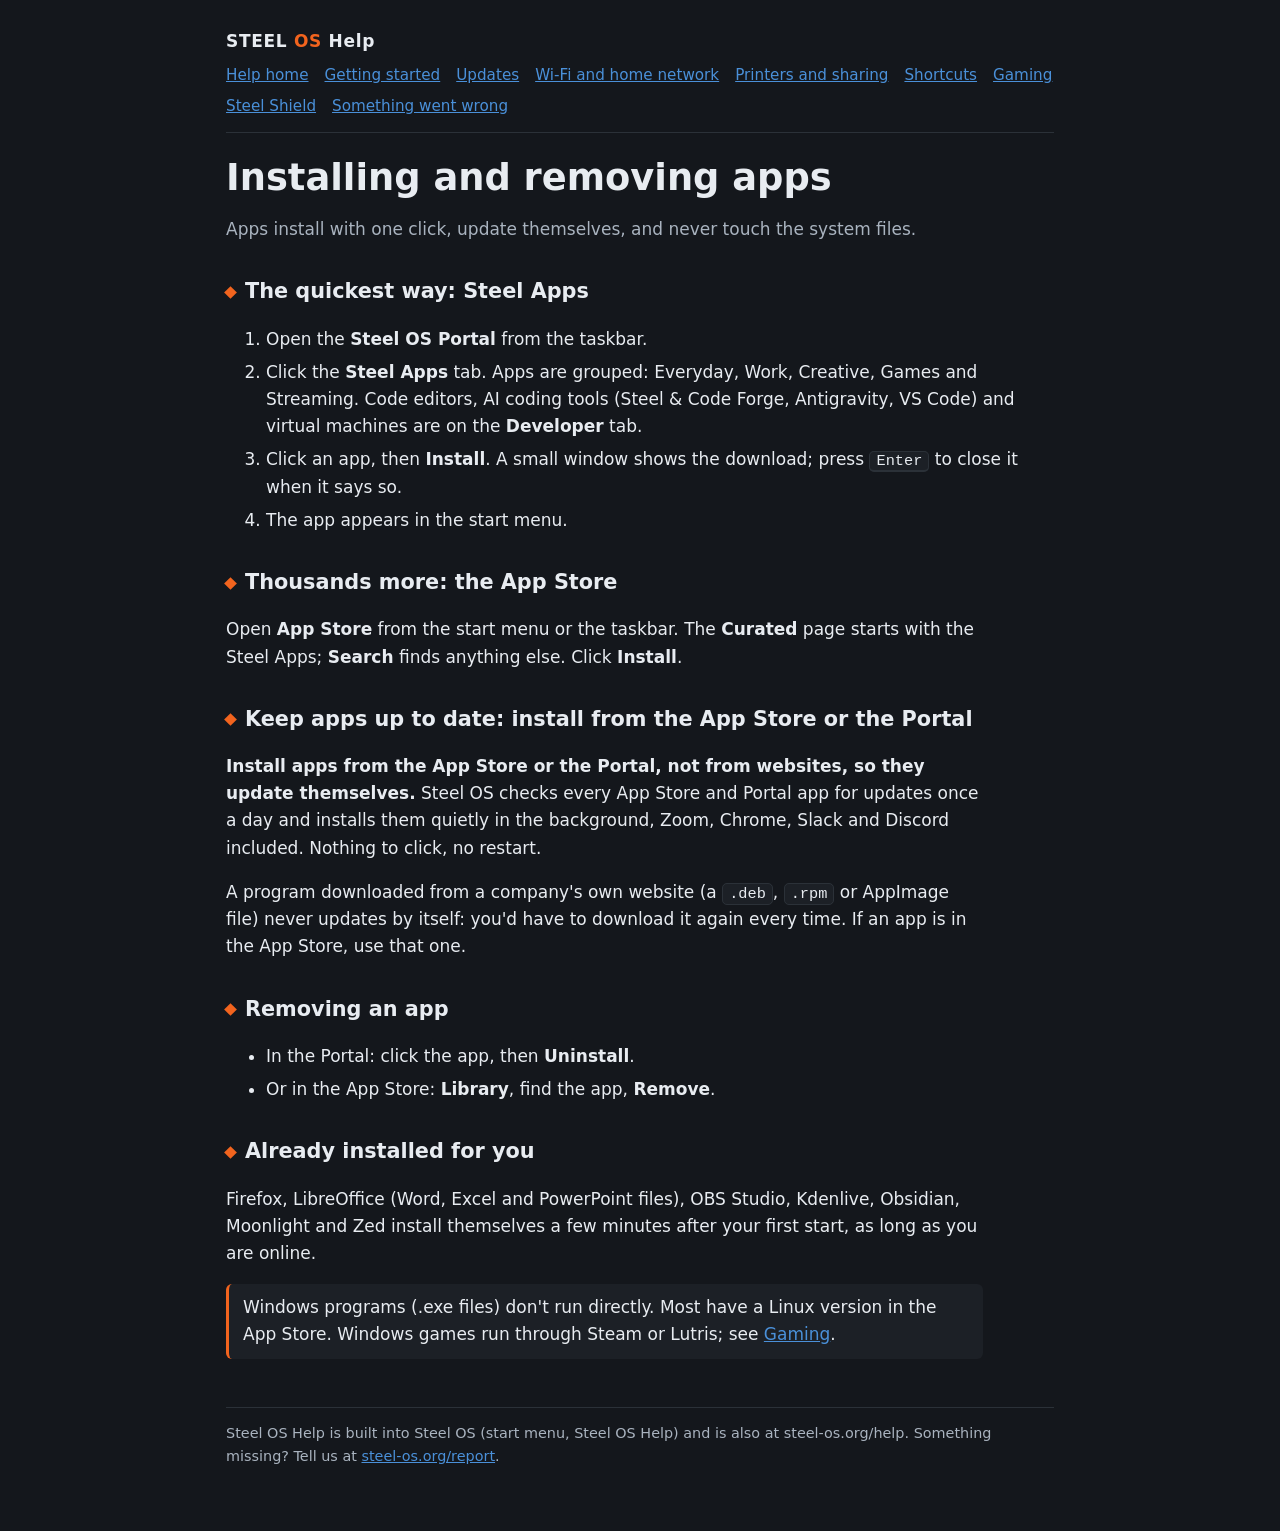
==== system_files/usr/share/steel-os/help/apps.html @ c336ad02 "Portal Developer tab; Steam no longer starts by itself at login - Steel OS Portal: a Developer tab w" ====
<!doctype html>
<html lang="en">
<head>
<meta charset="utf-8">
<meta name="viewport" content="width=device-width, initial-scale=1">
<title>Installing and removing apps · Steel OS Help</title>
<meta name="description" content="Apps install with one click, update themselves, and never touch the system files.">
<link rel="canonical" href="https://steel-os.org/help/apps">
<link rel="icon" type="image/png" sizes="32x32" href="favicon-32.png">
<link rel="stylesheet" href="help.css">
</head>
<body>
<div class="wrap">
<header class="top">
  <a class="brand" href="index.html">STEEL <span class="os">OS</span> Help</a>
  <nav><a href="index.html">Help home</a><a href="getting-started.html">Getting started</a><a href="updates.html">Updates</a><a href="network.html">Wi-Fi and home network</a><a href="printers.html">Printers and sharing</a><a href="shortcuts.html">Shortcuts</a><a href="gaming.html">Gaming</a><a href="steel-shield.html">Steel Shield</a><a href="troubleshooting.html">Something went wrong</a></nav>
</header>
<h1>Installing and removing apps</h1>
<p class="lede">Apps install with one click, update themselves, and never touch the system files.</p>
<h2>The quickest way: Steel Apps</h2>
<ol>
  <li>Open the <b>Steel OS Portal</b> from the taskbar.</li>
  <li>Click the <b>Steel Apps</b> tab. Apps are grouped: Everyday, Work, Creative, Games and Streaming. Code editors, AI coding tools (Steel &amp; Code Forge, Antigravity, VS Code) and virtual machines are on the <b>Developer</b> tab.</li>
  <li>Click an app, then <b>Install</b>. A small window shows the download; press <kbd>Enter</kbd> to close it when it says so.</li>
  <li>The app appears in the start menu.</li>
</ol>
<h2>Thousands more: the App Store</h2>
<p>Open <b>App Store</b> from the start menu or the taskbar. The <b>Curated</b> page starts with the Steel Apps; <b>Search</b> finds anything else. Click <b>Install</b>.</p>
<h2>Keep apps up to date: install from the App Store or the Portal</h2>
<p><b>Install apps from the App Store or the Portal, not from websites, so they update themselves.</b> Steel OS checks every App Store and Portal app for updates once a day and installs them quietly in the background, Zoom, Chrome, Slack and Discord included. Nothing to click, no restart.</p>
<p>A program downloaded from a company's own website (a <code>.deb</code>, <code>.rpm</code> or AppImage file) never updates by itself: you'd have to download it again every time. If an app is in the App Store, use that one.</p>
<h2>Removing an app</h2>
<ul>
  <li>In the Portal: click the app, then <b>Uninstall</b>.</li>
  <li>Or in the App Store: <b>Library</b>, find the app, <b>Remove</b>.</li>
</ul>
<h2>Already installed for you</h2>
<p>Firefox, LibreOffice (Word, Excel and PowerPoint files), OBS Studio, Kdenlive, Obsidian, Moonlight and Zed install themselves a few minutes after your first start, as long as you are online.</p>
<p class="note">Windows programs (.exe files) don't run directly. Most have a Linux version in the App Store. Windows games run through Steam or Lutris; see <a href="gaming.html">Gaming</a>.</p>
<footer>Steel OS Help is built into Steel OS (start menu, Steel OS Help) and is also at steel-os.org/help. Something missing? Tell us at <a href="https://steel-os.org/report">steel-os.org/report</a>.</footer>
</div>
</body>
</html>
---- system_files/usr/share/steel-os/help/help.css ----
/* Steel OS Help: shared style, matching steel-os.org. Works offline. */
:root { --bg:#14171C; --raised:#1C2026; --line:#2B3138; --fg:#E8ECF1; --muted:#A9B3BF; --blue:#4A90D9; --orange:#F2641E; color-scheme: dark; }
* { box-sizing: border-box; }
body { margin: 0; background: var(--bg); color: var(--fg); font: 17px/1.6 "Saira", "Noto Sans", system-ui, sans-serif; }
.wrap { max-width: 860px; margin: 0 auto; padding: 28px max(16px, env(safe-area-inset-left, 0px)) 64px; }
a { color: var(--blue); }
.top { display: flex; flex-wrap: wrap; gap: 8px 18px; align-items: center; border-bottom: 1px solid var(--line); padding-bottom: 14px; margin-bottom: 8px; }
.brand { font-weight: 700; letter-spacing: .04em; color: var(--fg); text-decoration: none; }
.brand .os { color: var(--orange); }
.top nav { display: flex; flex-wrap: wrap; gap: 6px 16px; font-size: .95rem; }
h1 { font-size: clamp(1.7rem, 4.5vw, 2.3rem); line-height: 1.15; margin: 24px 0 6px; }
h2 { font-size: 1.3rem; margin: 32px 0 6px; }
h2::before { content: ""; display: inline-block; width: 9px; height: 9px; background: var(--orange); margin-right: 10px; transform: rotate(45deg); vertical-align: middle; }
p, li { max-width: 70ch; }
li { margin: 6px 0; }
.lede { color: var(--muted); }
kbd { background: var(--raised); border: 1px solid var(--line); border-bottom-width: 2px; border-radius: 5px; padding: 0 6px; font-size: .9em; white-space: nowrap; }
code { background: var(--raised); border: 1px solid var(--line); border-radius: 5px; padding: 1px 6px; font-size: .9em; }
pre { background: var(--raised); border: 1px solid var(--line); border-radius: 8px; padding: 10px 14px; overflow-x: auto; }
.cards { display: grid; grid-template-columns: repeat(auto-fit, minmax(230px, 1fr)); gap: 12px; margin-top: 16px; }
.card { display: block; background: var(--raised); border: 1px solid var(--line); border-radius: 12px; padding: 16px 18px; color: var(--fg); text-decoration: none; }
.card:hover { border-color: var(--blue); }
.card b { display: block; color: var(--fg); margin-bottom: 4px; }
.card span { color: var(--muted); font-size: .95rem; }
.note { background: var(--raised); border-left: 3px solid var(--orange); border-radius: 6px; padding: 10px 14px; }
.tbl { overflow-x: auto; }
table { border-collapse: collapse; width: 100%; }
th, td { text-align: left; padding: 8px 10px; border-top: 1px solid var(--line); vertical-align: top; }
th { color: var(--muted); font-size: .85rem; text-transform: uppercase; letter-spacing: .05em; border-top: 0; }
footer { margin-top: 48px; border-top: 1px solid var(--line); padding-top: 14px; color: var(--muted); font-size: .9rem; }
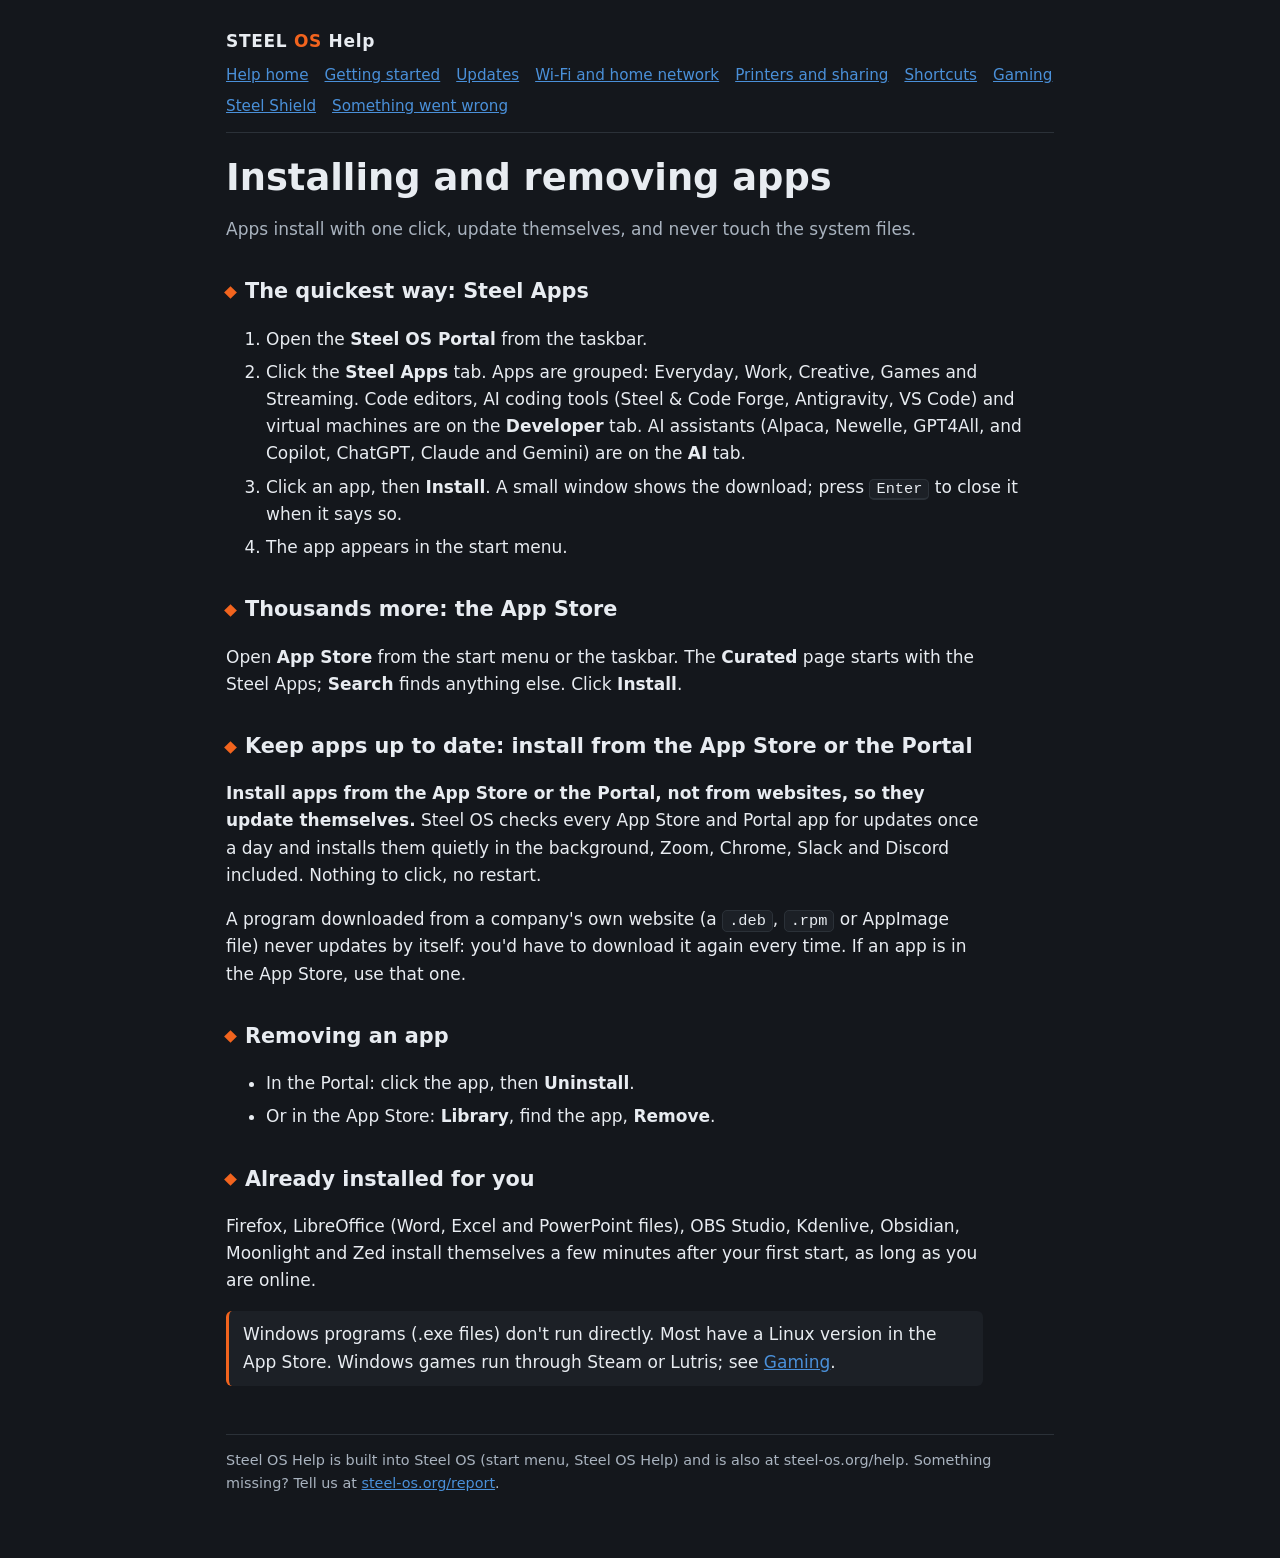
==== commit 41e23148: "Portal AI tab: Alpaca, Newelle, GPT4All, and Copilot, ChatGPT, Claude and Gemini - packages/steel-ap" ====
--- a/system_files/usr/share/steel-os/help/apps.html
+++ b/system_files/usr/share/steel-os/help/apps.html
@@ -20,7 +20,7 @@
 <h2>The quickest way: Steel Apps</h2>
 <ol>
   <li>Open the <b>Steel OS Portal</b> from the taskbar.</li>
-  <li>Click the <b>Steel Apps</b> tab. Apps are grouped: Everyday, Work, Creative, Games and Streaming. Code editors, AI coding tools (Steel &amp; Code Forge, Antigravity, VS Code) and virtual machines are on the <b>Developer</b> tab.</li>
+  <li>Click the <b>Steel Apps</b> tab. Apps are grouped: Everyday, Work, Creative, Games and Streaming. Code editors, AI coding tools (Steel &amp; Code Forge, Antigravity, VS Code) and virtual machines are on the <b>Developer</b> tab. AI assistants (Alpaca, Newelle, GPT4All, and Copilot, ChatGPT, Claude and Gemini) are on the <b>AI</b> tab.</li>
   <li>Click an app, then <b>Install</b>. A small window shows the download; press <kbd>Enter</kbd> to close it when it says so.</li>
   <li>The app appears in the start menu.</li>
 </ol>
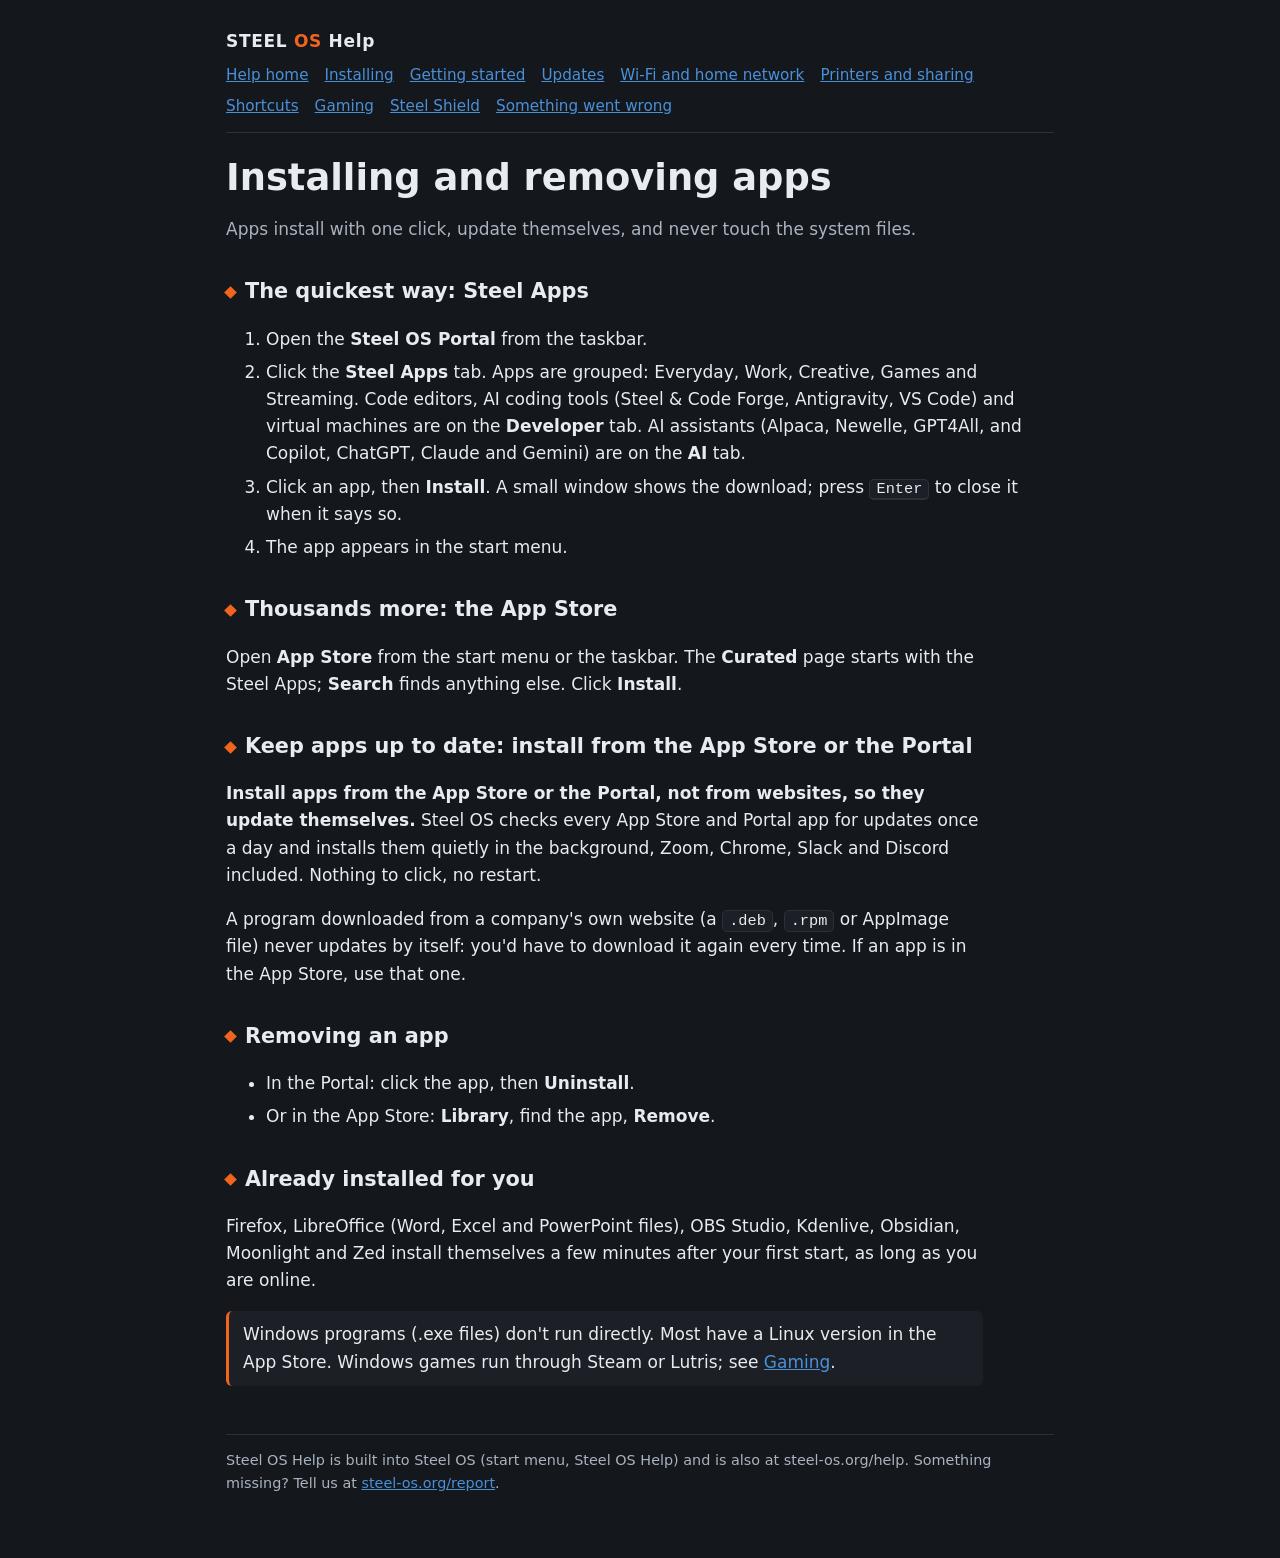
==== commit dbf06522: "Help: Installing Steel OS page, with Rufus step by step Co-Authored-By: Claude Opus 5.5 <noreply@ant" ====
--- a/system_files/usr/share/steel-os/help/apps.html
+++ b/system_files/usr/share/steel-os/help/apps.html
@@ -13,7 +13,7 @@
 <div class="wrap">
 <header class="top">
   <a class="brand" href="index.html">STEEL <span class="os">OS</span> Help</a>
-  <nav><a href="index.html">Help home</a><a href="getting-started.html">Getting started</a><a href="updates.html">Updates</a><a href="network.html">Wi-Fi and home network</a><a href="printers.html">Printers and sharing</a><a href="shortcuts.html">Shortcuts</a><a href="gaming.html">Gaming</a><a href="steel-shield.html">Steel Shield</a><a href="troubleshooting.html">Something went wrong</a></nav>
+  <nav><a href="index.html">Help home</a><a href="install.html">Installing</a><a href="getting-started.html">Getting started</a><a href="updates.html">Updates</a><a href="network.html">Wi-Fi and home network</a><a href="printers.html">Printers and sharing</a><a href="shortcuts.html">Shortcuts</a><a href="gaming.html">Gaming</a><a href="steel-shield.html">Steel Shield</a><a href="troubleshooting.html">Something went wrong</a></nav>
 </header>
 <h1>Installing and removing apps</h1>
 <p class="lede">Apps install with one click, update themselves, and never touch the system files.</p>
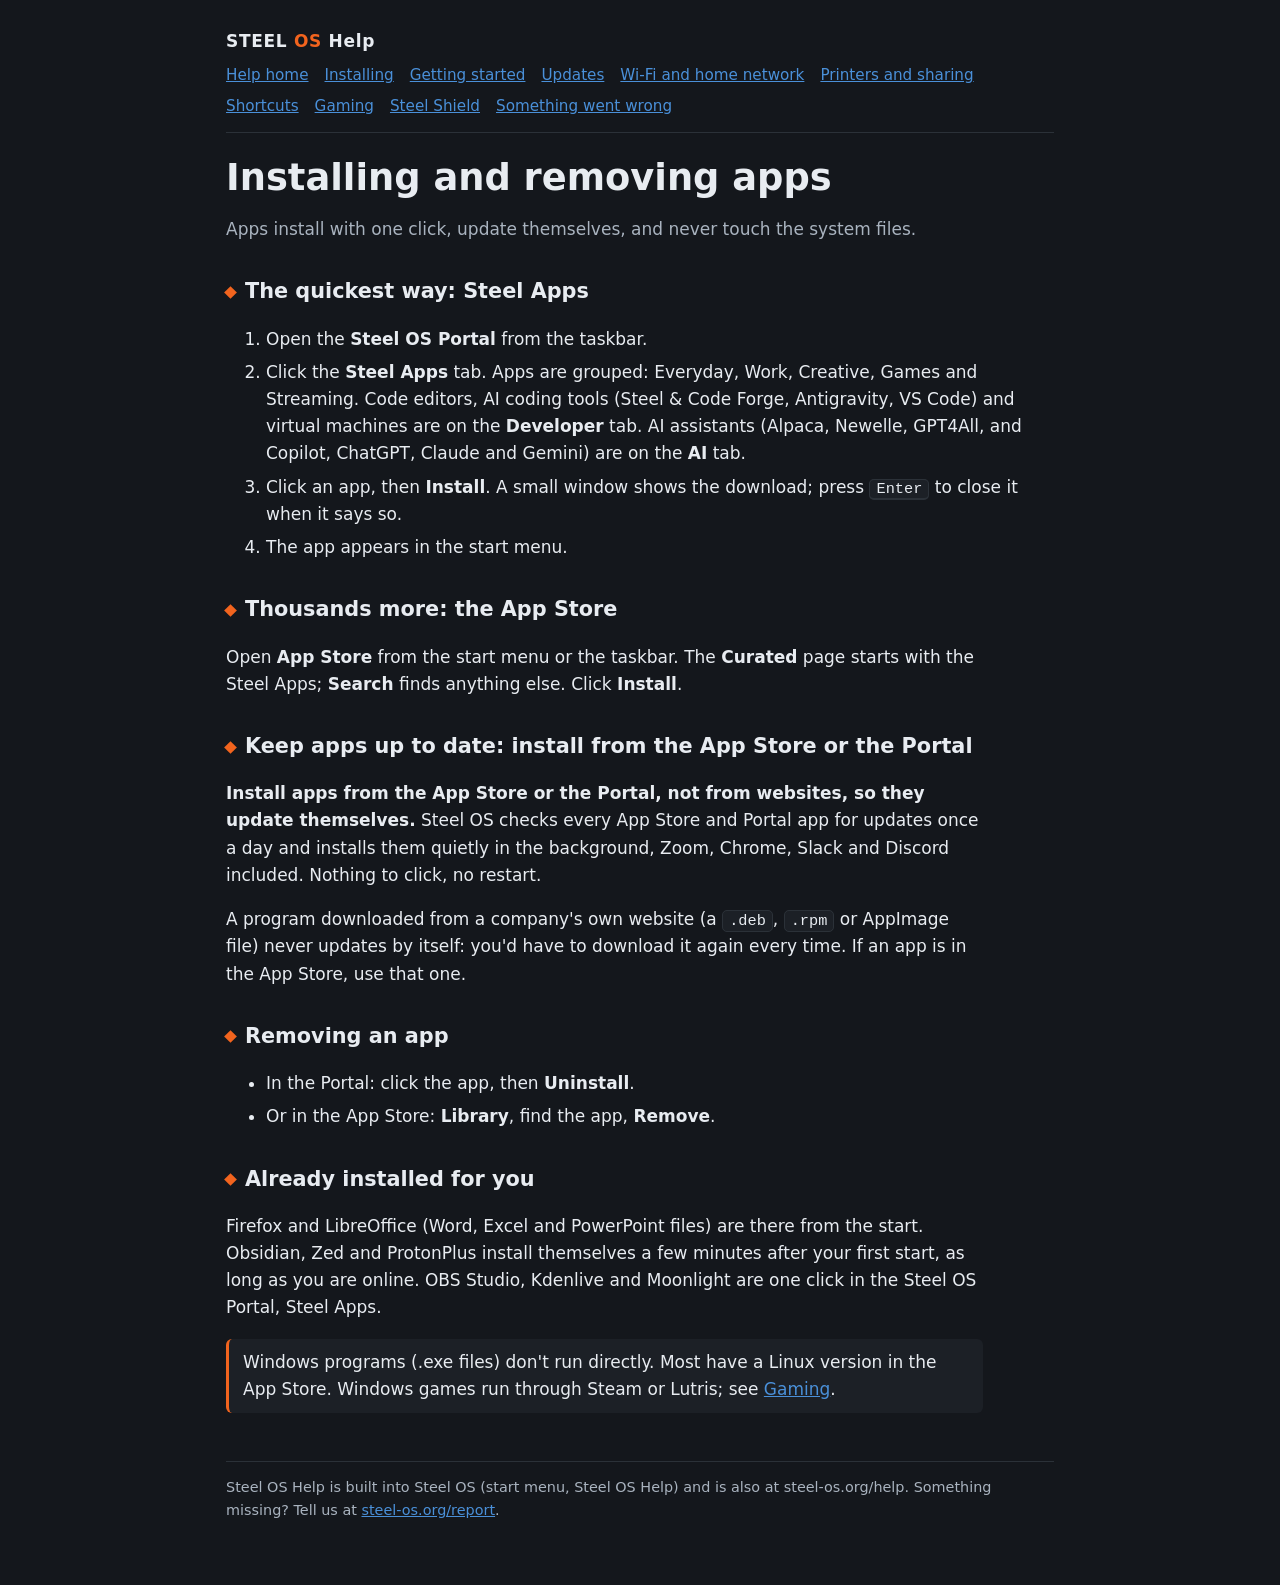
==== commit cf2770d5: "Smaller, faster installer: OBS, Kdenlive, Moonlight one click; upload once, no copying Co-Authored-B" ====
--- a/system_files/usr/share/steel-os/help/apps.html
+++ b/system_files/usr/share/steel-os/help/apps.html
@@ -35,7 +35,7 @@
   <li>Or in the App Store: <b>Library</b>, find the app, <b>Remove</b>.</li>
 </ul>
 <h2>Already installed for you</h2>
-<p>Firefox, LibreOffice (Word, Excel and PowerPoint files), OBS Studio, Kdenlive, Obsidian, Moonlight and Zed install themselves a few minutes after your first start, as long as you are online.</p>
+<p>Firefox and LibreOffice (Word, Excel and PowerPoint files) are there from the start. Obsidian, Zed and ProtonPlus install themselves a few minutes after your first start, as long as you are online. OBS Studio, Kdenlive and Moonlight are one click in the Steel OS Portal, Steel Apps.</p>
 <p class="note">Windows programs (.exe files) don't run directly. Most have a Linux version in the App Store. Windows games run through Steam or Lutris; see <a href="gaming.html">Gaming</a>.</p>
 <footer>Steel OS Help is built into Steel OS (start menu, Steel OS Help) and is also at steel-os.org/help. Something missing? Tell us at <a href="https://steel-os.org/report">steel-os.org/report</a>.</footer>
 </div>
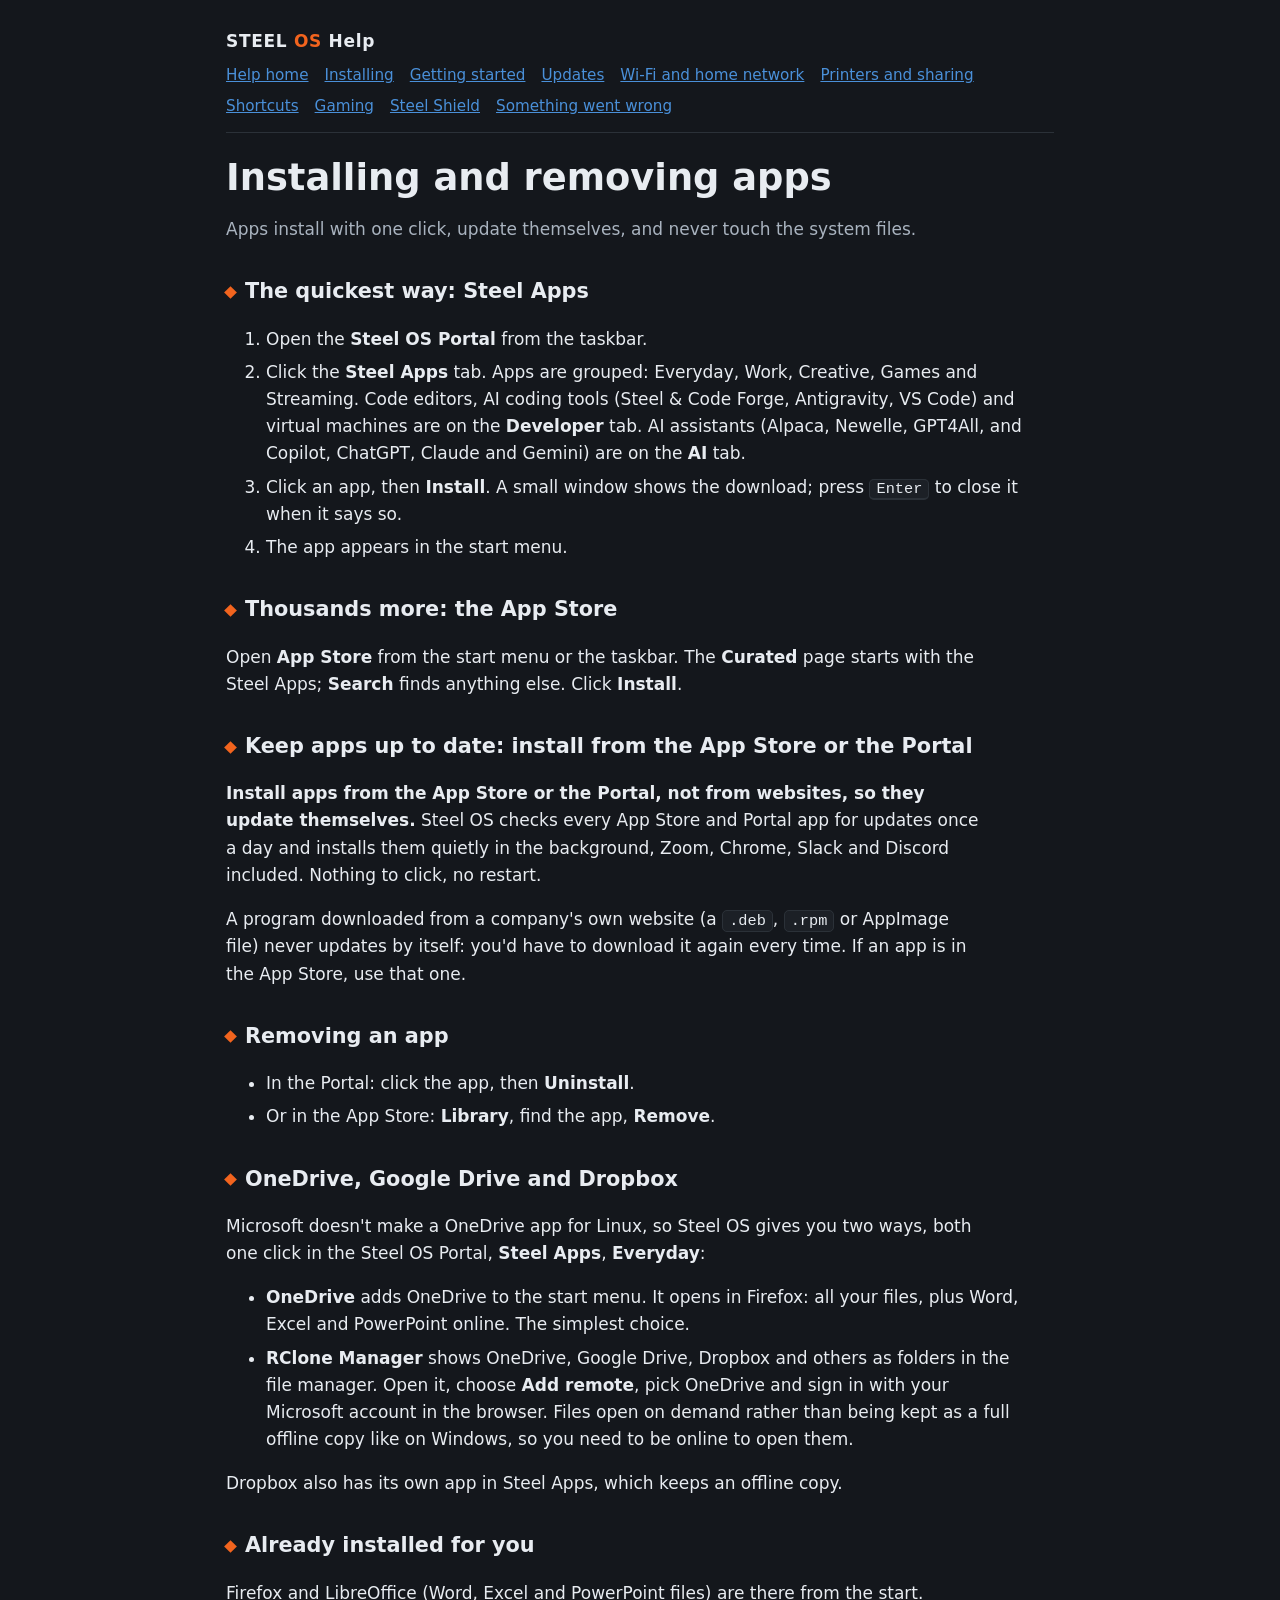
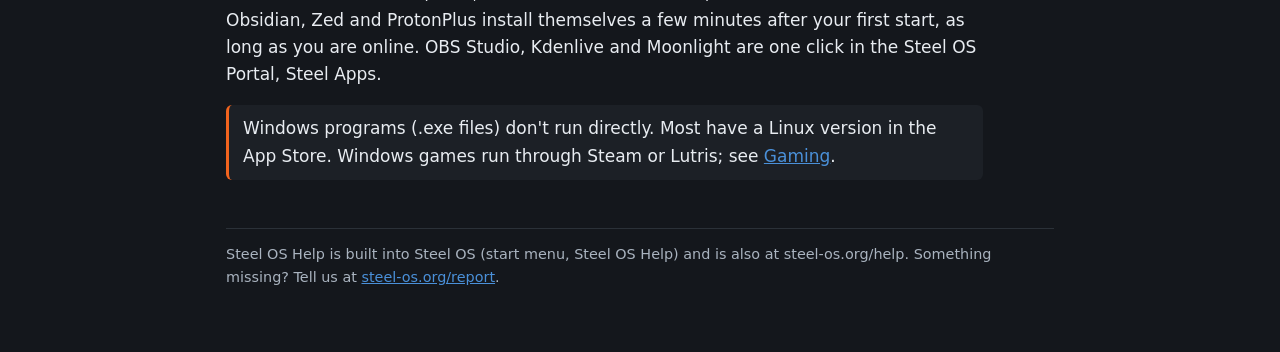
==== commit ce783d45: "OneDrive: web launcher and RClone Manager one click, with help Co-Authored-By: Claude Opus 5.5 <nore" ====
--- a/system_files/usr/share/steel-os/help/apps.html
+++ b/system_files/usr/share/steel-os/help/apps.html
@@ -34,6 +34,13 @@
   <li>In the Portal: click the app, then <b>Uninstall</b>.</li>
   <li>Or in the App Store: <b>Library</b>, find the app, <b>Remove</b>.</li>
 </ul>
+<h2>OneDrive, Google Drive and Dropbox</h2>
+<p>Microsoft doesn't make a OneDrive app for Linux, so Steel OS gives you two ways, both one click in the Steel OS Portal, <b>Steel Apps</b>, <b>Everyday</b>:</p>
+<ul>
+  <li><b>OneDrive</b> adds OneDrive to the start menu. It opens in Firefox: all your files, plus Word, Excel and PowerPoint online. The simplest choice.</li>
+  <li><b>RClone Manager</b> shows OneDrive, Google Drive, Dropbox and others as folders in the file manager. Open it, choose <b>Add remote</b>, pick OneDrive and sign in with your Microsoft account in the browser. Files open on demand rather than being kept as a full offline copy like on Windows, so you need to be online to open them.</li>
+</ul>
+<p>Dropbox also has its own app in Steel Apps, which keeps an offline copy.</p>
 <h2>Already installed for you</h2>
 <p>Firefox and LibreOffice (Word, Excel and PowerPoint files) are there from the start. Obsidian, Zed and ProtonPlus install themselves a few minutes after your first start, as long as you are online. OBS Studio, Kdenlive and Moonlight are one click in the Steel OS Portal, Steel Apps.</p>
 <p class="note">Windows programs (.exe files) don't run directly. Most have a Linux version in the App Store. Windows games run through Steam or Lutris; see <a href="gaming.html">Gaming</a>.</p>
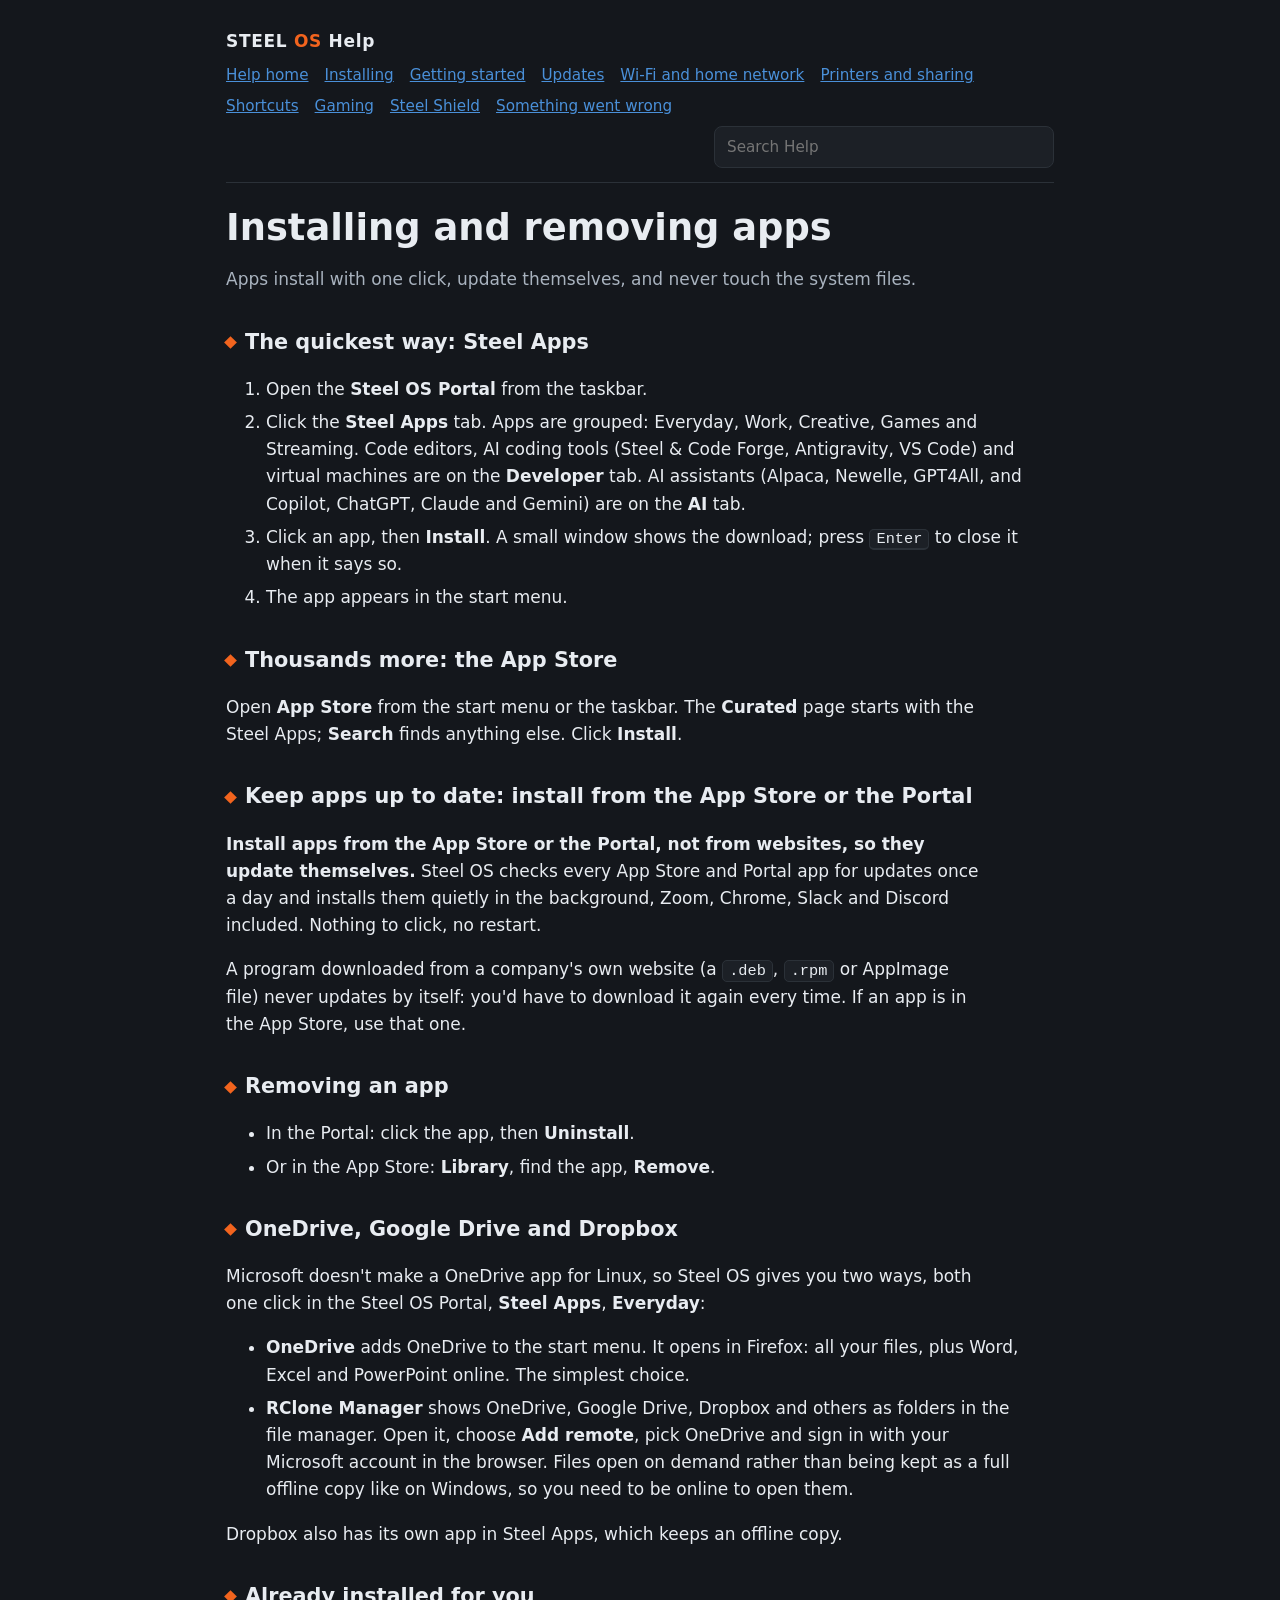
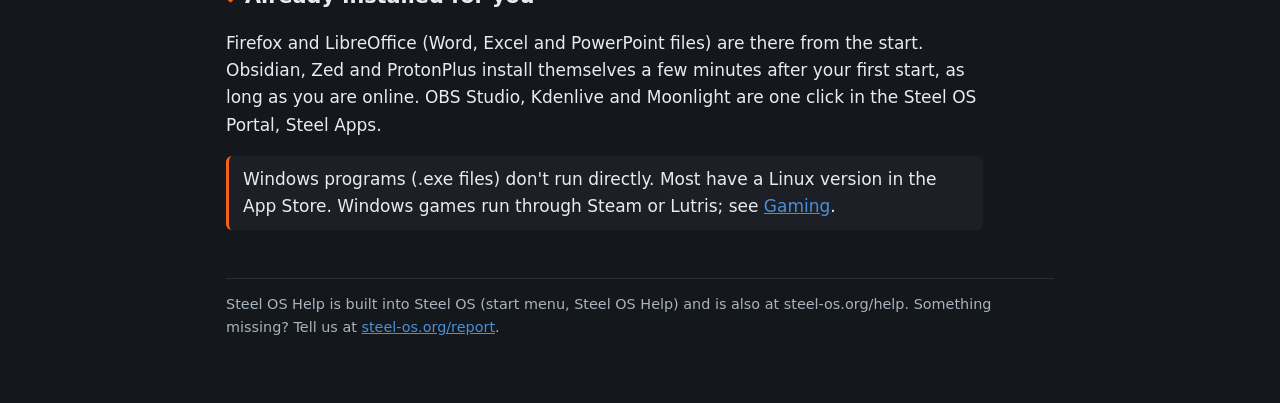
==== commit d71a4cf9: "Help: search box on every page, offline and on the website A search box in the header filters as you" ====
--- a/system_files/usr/share/steel-os/help/apps.html
+++ b/system_files/usr/share/steel-os/help/apps.html
@@ -14,37 +14,74 @@
 <header class="top">
   <a class="brand" href="index.html">STEEL <span class="os">OS</span> Help</a>
   <nav><a href="index.html">Help home</a><a href="install.html">Installing</a><a href="getting-started.html">Getting started</a><a href="updates.html">Updates</a><a href="network.html">Wi-Fi and home network</a><a href="printers.html">Printers and sharing</a><a href="shortcuts.html">Shortcuts</a><a href="gaming.html">Gaming</a><a href="steel-shield.html">Steel Shield</a><a href="troubleshooting.html">Something went wrong</a></nav>
+  <form class="search" role="search" autocomplete="off"><input type="search" id="q" placeholder="Search Help" aria-label="Search Help"><div class="results" id="results" hidden></div></form>
 </header>
 <h1>Installing and removing apps</h1>
 <p class="lede">Apps install with one click, update themselves, and never touch the system files.</p>
-<h2>The quickest way: Steel Apps</h2>
+<h2 id="the-quickest-way-steel-apps">The quickest way: Steel Apps</h2>
 <ol>
   <li>Open the <b>Steel OS Portal</b> from the taskbar.</li>
   <li>Click the <b>Steel Apps</b> tab. Apps are grouped: Everyday, Work, Creative, Games and Streaming. Code editors, AI coding tools (Steel &amp; Code Forge, Antigravity, VS Code) and virtual machines are on the <b>Developer</b> tab. AI assistants (Alpaca, Newelle, GPT4All, and Copilot, ChatGPT, Claude and Gemini) are on the <b>AI</b> tab.</li>
   <li>Click an app, then <b>Install</b>. A small window shows the download; press <kbd>Enter</kbd> to close it when it says so.</li>
   <li>The app appears in the start menu.</li>
 </ol>
-<h2>Thousands more: the App Store</h2>
+<h2 id="thousands-more-the-app-store">Thousands more: the App Store</h2>
 <p>Open <b>App Store</b> from the start menu or the taskbar. The <b>Curated</b> page starts with the Steel Apps; <b>Search</b> finds anything else. Click <b>Install</b>.</p>
-<h2>Keep apps up to date: install from the App Store or the Portal</h2>
+<h2 id="keep-apps-up-to-date-install-from-the-app-store-or-the-porta">Keep apps up to date: install from the App Store or the Portal</h2>
 <p><b>Install apps from the App Store or the Portal, not from websites, so they update themselves.</b> Steel OS checks every App Store and Portal app for updates once a day and installs them quietly in the background, Zoom, Chrome, Slack and Discord included. Nothing to click, no restart.</p>
 <p>A program downloaded from a company's own website (a <code>.deb</code>, <code>.rpm</code> or AppImage file) never updates by itself: you'd have to download it again every time. If an app is in the App Store, use that one.</p>
-<h2>Removing an app</h2>
+<h2 id="removing-an-app">Removing an app</h2>
 <ul>
   <li>In the Portal: click the app, then <b>Uninstall</b>.</li>
   <li>Or in the App Store: <b>Library</b>, find the app, <b>Remove</b>.</li>
 </ul>
-<h2>OneDrive, Google Drive and Dropbox</h2>
+<h2 id="onedrive-google-drive-and-dropbox">OneDrive, Google Drive and Dropbox</h2>
 <p>Microsoft doesn't make a OneDrive app for Linux, so Steel OS gives you two ways, both one click in the Steel OS Portal, <b>Steel Apps</b>, <b>Everyday</b>:</p>
 <ul>
   <li><b>OneDrive</b> adds OneDrive to the start menu. It opens in Firefox: all your files, plus Word, Excel and PowerPoint online. The simplest choice.</li>
   <li><b>RClone Manager</b> shows OneDrive, Google Drive, Dropbox and others as folders in the file manager. Open it, choose <b>Add remote</b>, pick OneDrive and sign in with your Microsoft account in the browser. Files open on demand rather than being kept as a full offline copy like on Windows, so you need to be online to open them.</li>
 </ul>
 <p>Dropbox also has its own app in Steel Apps, which keeps an offline copy.</p>
-<h2>Already installed for you</h2>
+<h2 id="already-installed-for-you">Already installed for you</h2>
 <p>Firefox and LibreOffice (Word, Excel and PowerPoint files) are there from the start. Obsidian, Zed and ProtonPlus install themselves a few minutes after your first start, as long as you are online. OBS Studio, Kdenlive and Moonlight are one click in the Steel OS Portal, Steel Apps.</p>
 <p class="note">Windows programs (.exe files) don't run directly. Most have a Linux version in the App Store. Windows games run through Steam or Lutris; see <a href="gaming.html">Gaming</a>.</p>
 <footer>Steel OS Help is built into Steel OS (start menu, Steel OS Help) and is also at steel-os.org/help. Something missing? Tell us at <a href="https://steel-os.org/report">steel-os.org/report</a>.</footer>
 </div>
+<script src="help-search.js"></script>
+<script>(function () {
+  var q = document.getElementById('q'), box = document.getElementById('results');
+  if (!q || !box || !window.STEEL_HELP) { return; }
+  var here = location.pathname.split('/').pop() || 'index.html';
+  function esc(s) { return s.replace(/[&<>"]/g, function (c) { return { '&': '&amp;', '<': '&lt;', '>': '&gt;', '"': '&quot;' }[c]; }); }
+  function run() {
+    var words = q.value.toLowerCase().split(/\s+/).filter(function (w) { return w.length > 1; });
+    if (!words.length) { box.hidden = true; box.innerHTML = ''; return; }
+    var hits = [];
+    window.STEEL_HELP.forEach(function (e) {
+      var head = (e.p + ' ' + e.h).toLowerCase(), text = e.x.toLowerCase(), score = 0;
+      for (var i = 0; i < words.length; i++) {
+        var w = words[i];
+        if (head.indexOf(w) >= 0) { score += 3; } else if (text.indexOf(w) >= 0) { score += 1; } else { return; }
+      }
+      hits.push({ e: e, s: score + (e.h ? 0 : 0.5) });
+    });
+    hits.sort(function (a, b) { return b.s - a.s; });
+    if (!hits.length) { box.innerHTML = '<div class="none">Nothing found. Try another word, or <a href="https://steel-os.org/report">ask us</a>.</div>'; box.hidden = false; return; }
+    box.innerHTML = hits.slice(0, 8).map(function (h) {
+      var e = h.e, href = e.f + (e.id ? '#' + e.id : ''), w = words[0];
+      var at = e.x.toLowerCase().indexOf(w), from = at > 60 ? at - 60 : 0;
+      var snip = (from ? '…' : '') + e.x.slice(from, from + 150) + (e.x.length > from + 150 ? '…' : '');
+      return '<a href="' + href + '"><b>' + esc(e.p) + (e.h ? ' › ' + esc(e.h) : '') + '</b><span>' + esc(snip) + '</span></a>';
+    }).join('');
+    box.hidden = false;
+  }
+  q.addEventListener('input', run);
+  q.addEventListener('focus', run);
+  q.closest('form').addEventListener('submit', function (ev) { ev.preventDefault(); var a = box.querySelector('a'); if (a) { location.href = a.getAttribute('href'); } });
+  document.addEventListener('click', function (ev) { if (!ev.target.closest('.search')) { box.hidden = true; } });
+  document.addEventListener('keydown', function (ev) { if (ev.key === 'Escape') { box.hidden = true; } });
+  // A section opened from a search result starts in view even with the sticky header.
+  if (location.hash && here !== 'index.html') { setTimeout(function () { var t = document.getElementById(location.hash.slice(1)); if (t) { t.scrollIntoView(); } }, 0); }
+})();</script>
 </body>
 </html>
--- a/system_files/usr/share/steel-os/help/help.css
+++ b/system_files/usr/share/steel-os/help/help.css
@@ -28,3 +28,15 @@
 th, td { text-align: left; padding: 8px 10px; border-top: 1px solid var(--line); vertical-align: top; }
 th { color: var(--muted); font-size: .85rem; text-transform: uppercase; letter-spacing: .05em; border-top: 0; }
 footer { margin-top: 48px; border-top: 1px solid var(--line); padding-top: 14px; color: var(--muted); font-size: .9rem; }
+/* Search: a box in the header, results drop down under it. */
+.search { position: relative; margin-left: auto; flex: 1 1 220px; max-width: 340px; }
+.search input { width: 100%; background: var(--raised); border: 1px solid var(--line); border-radius: 8px; color: var(--fg); padding: 8px 12px; font: inherit; font-size: .95rem; }
+.search input:focus { outline: none; border-color: var(--blue); }
+.results { position: absolute; top: calc(100% + 6px); right: 0; left: 0; min-width: min(520px, calc(100vw - 32px)); background: var(--raised); border: 1px solid var(--line); border-radius: 10px; box-shadow: 0 12px 32px rgba(0,0,0,.45); z-index: 20; max-height: 70vh; overflow-y: auto; }
+.results a, .results .none { display: block; padding: 10px 14px; border-top: 1px solid var(--line); color: var(--fg); text-decoration: none; }
+.results a:first-child, .results .none { border-top: 0; }
+.results a:hover, .results a:focus { background: var(--bg); }
+.results a b { display: block; font-size: .95rem; }
+.results a span { display: block; color: var(--muted); font-size: .85rem; line-height: 1.4; }
+.results .none { color: var(--muted); font-size: .9rem; }
+@media (max-width: 560px) { .search { max-width: none; flex-basis: 100%; } .results { left: 0; right: 0; min-width: 0; } }
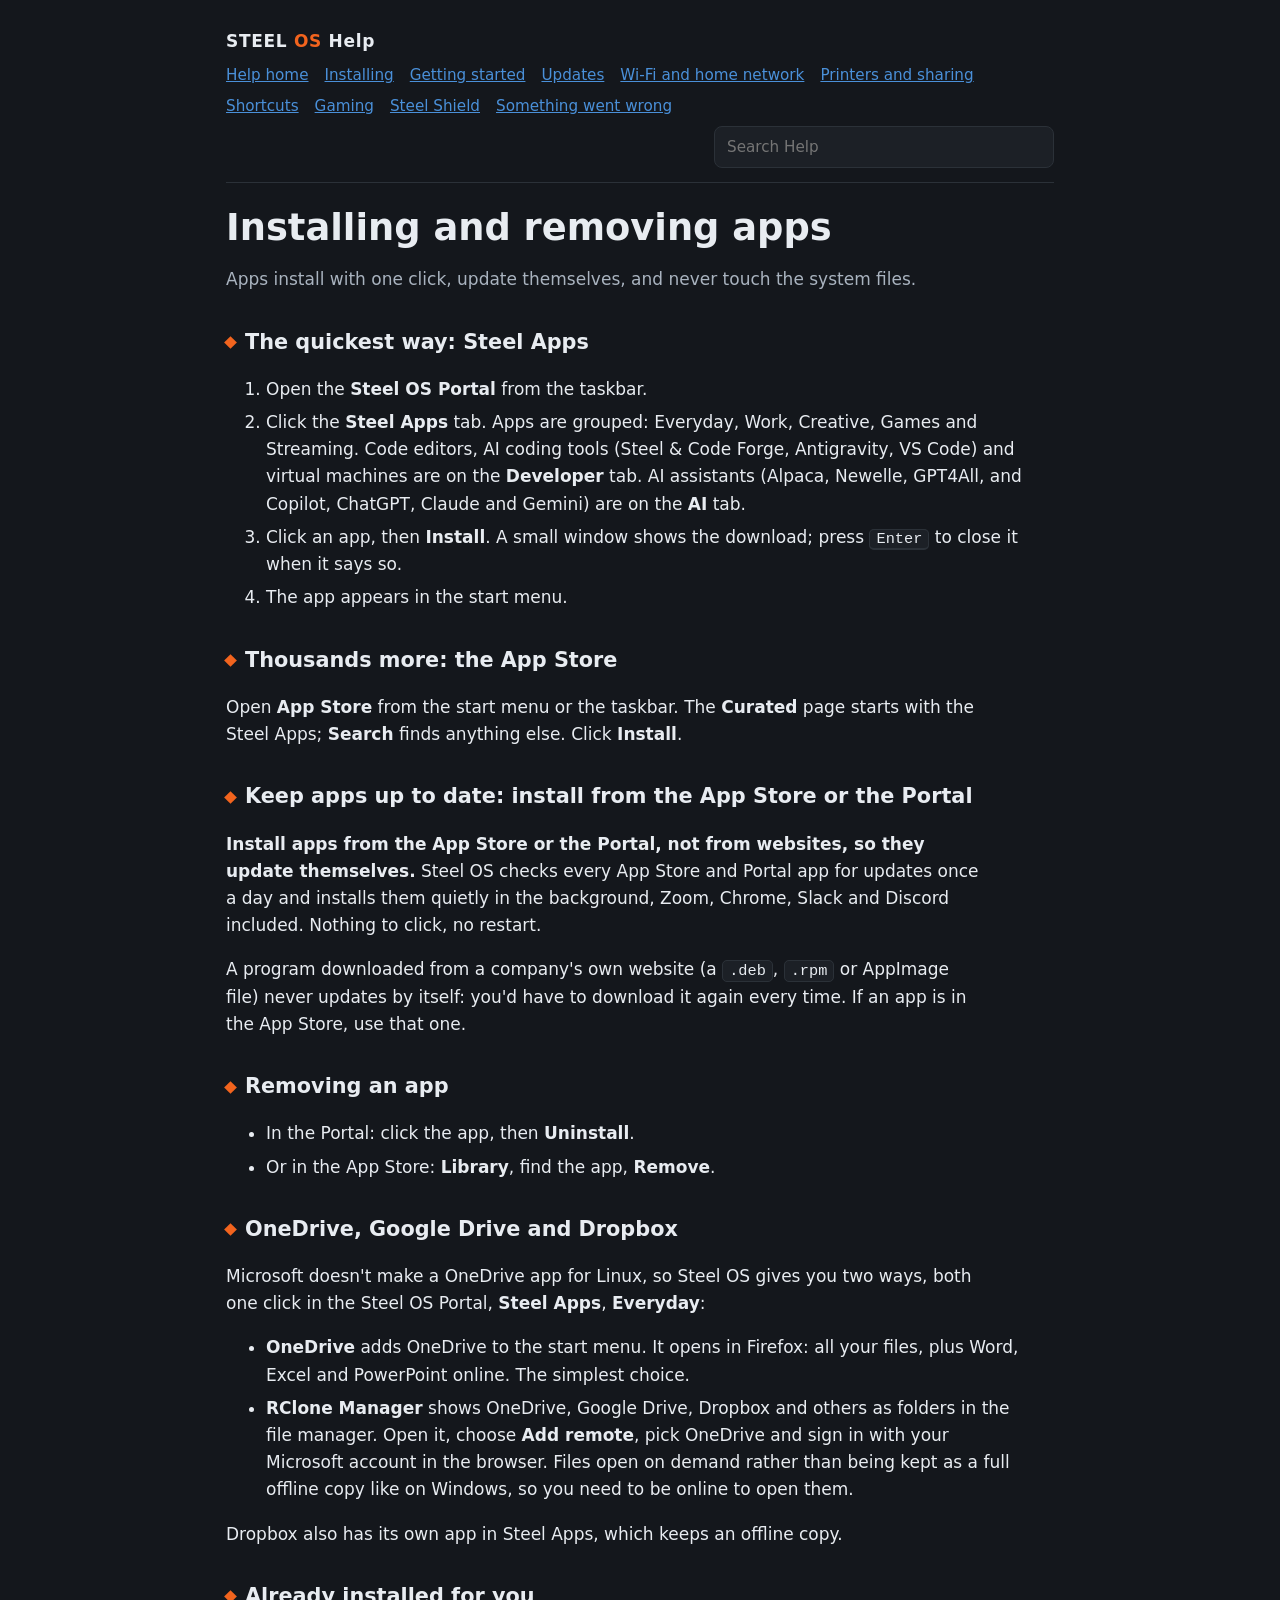
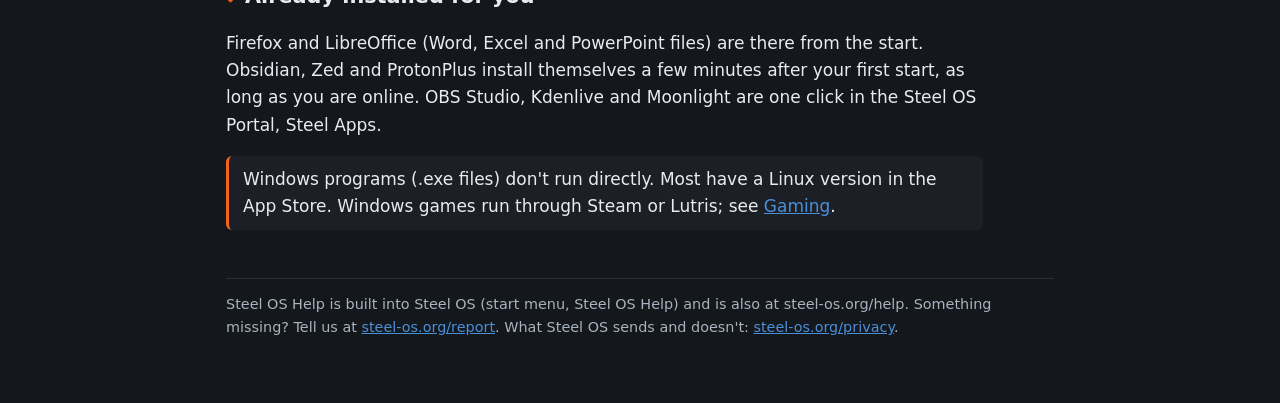
==== commit 6bbc41a7: "Steel Shield: share caught programs with the researchers automatically; privacy page Sharing with re" ====
--- a/system_files/usr/share/steel-os/help/apps.html
+++ b/system_files/usr/share/steel-os/help/apps.html
@@ -45,7 +45,7 @@
 <h2 id="already-installed-for-you">Already installed for you</h2>
 <p>Firefox and LibreOffice (Word, Excel and PowerPoint files) are there from the start. Obsidian, Zed and ProtonPlus install themselves a few minutes after your first start, as long as you are online. OBS Studio, Kdenlive and Moonlight are one click in the Steel OS Portal, Steel Apps.</p>
 <p class="note">Windows programs (.exe files) don't run directly. Most have a Linux version in the App Store. Windows games run through Steam or Lutris; see <a href="gaming.html">Gaming</a>.</p>
-<footer>Steel OS Help is built into Steel OS (start menu, Steel OS Help) and is also at steel-os.org/help. Something missing? Tell us at <a href="https://steel-os.org/report">steel-os.org/report</a>.</footer>
+<footer>Steel OS Help is built into Steel OS (start menu, Steel OS Help) and is also at steel-os.org/help. Something missing? Tell us at <a href="https://steel-os.org/report">steel-os.org/report</a>. What Steel OS sends and doesn't: <a href="https://steel-os.org/privacy">steel-os.org/privacy</a>.</footer>
 </div>
 <script src="help-search.js"></script>
 <script>(function () {
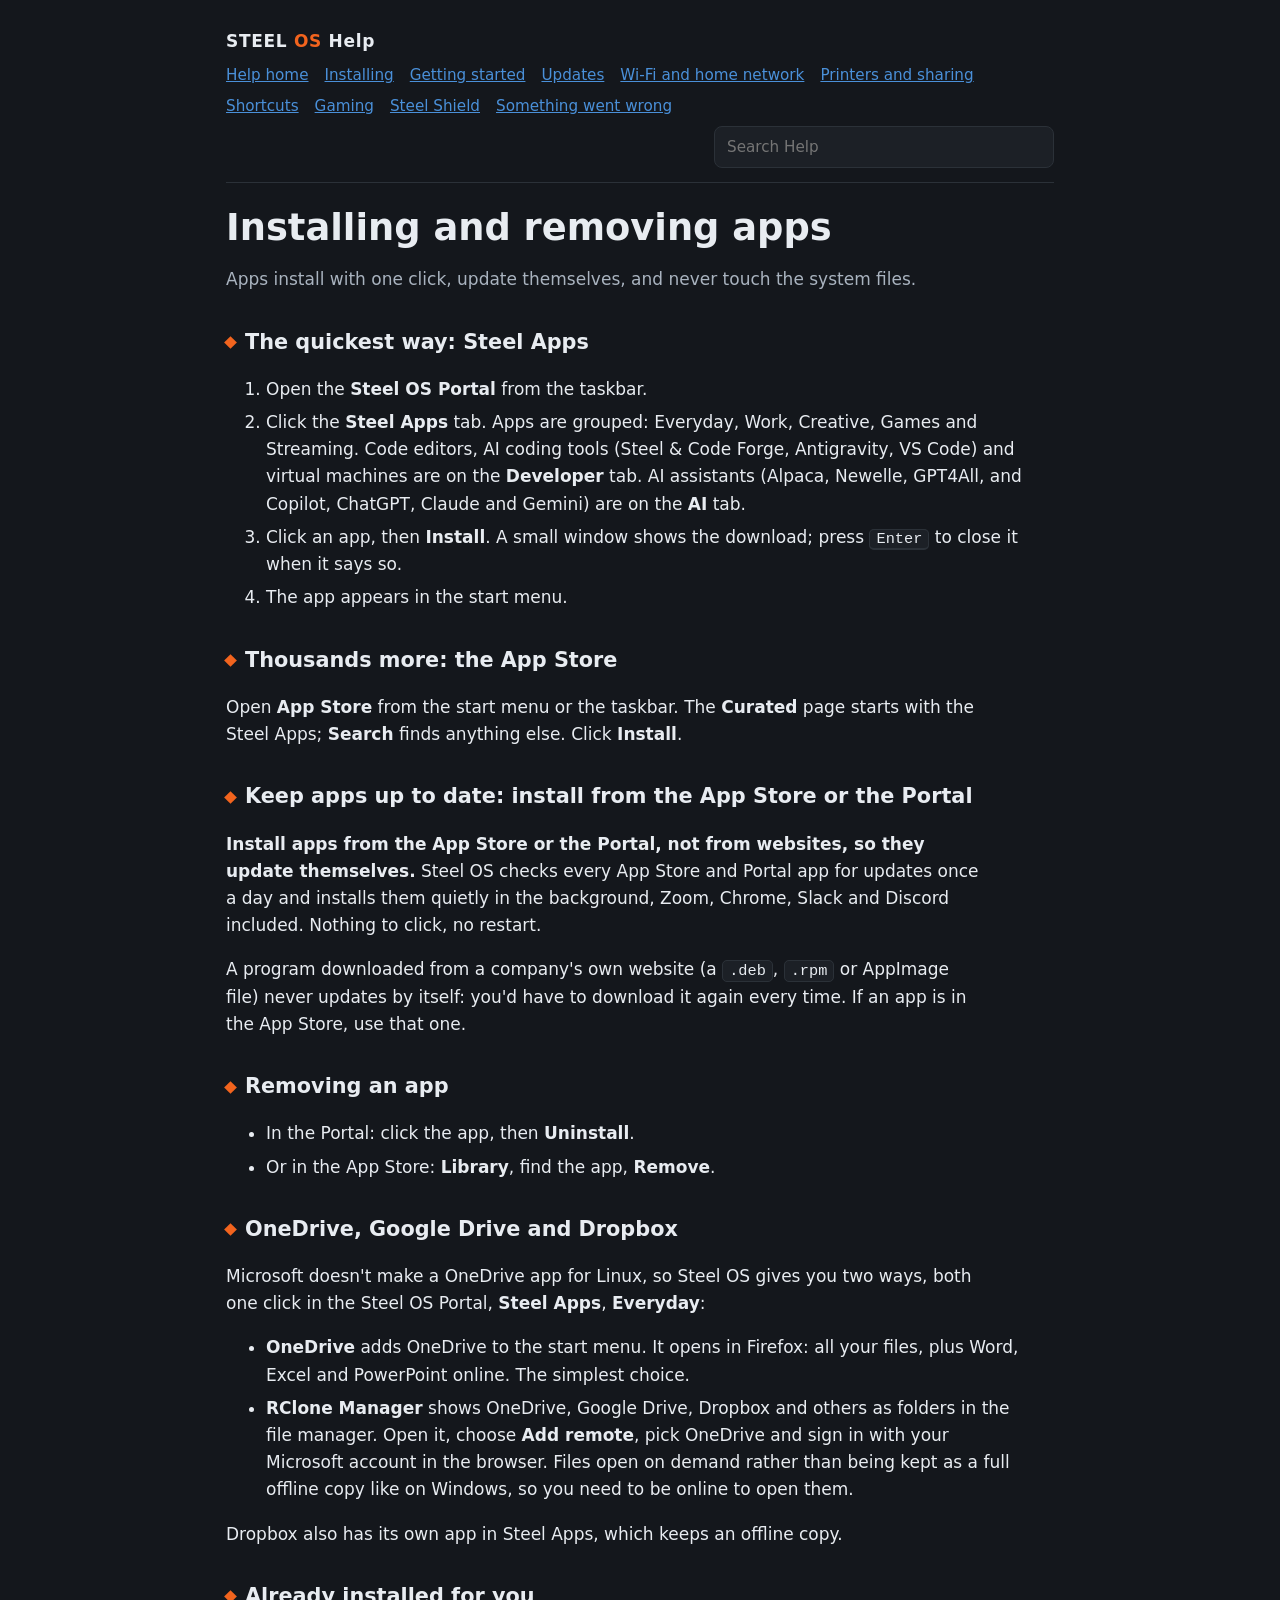
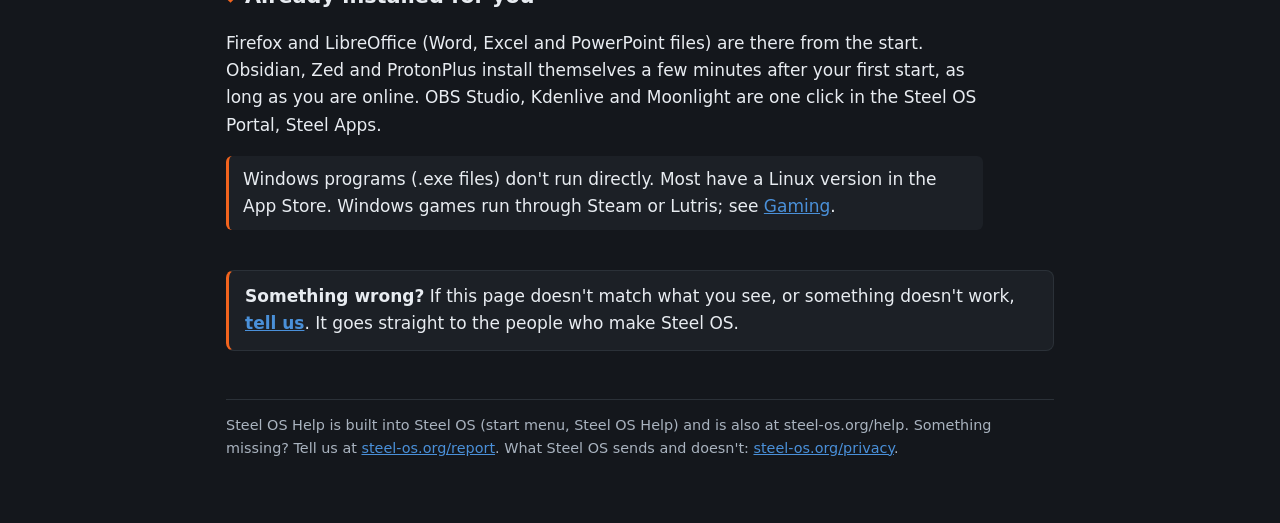
==== commit 19a5e42d: "Help: a clear "Something wrong? Tell us" on every page Every Help page ends with a box: if the page " ====
--- a/system_files/usr/share/steel-os/help/apps.html
+++ b/system_files/usr/share/steel-os/help/apps.html
@@ -45,8 +45,10 @@
 <h2 id="already-installed-for-you">Already installed for you</h2>
 <p>Firefox and LibreOffice (Word, Excel and PowerPoint files) are there from the start. Obsidian, Zed and ProtonPlus install themselves a few minutes after your first start, as long as you are online. OBS Studio, Kdenlive and Moonlight are one click in the Steel OS Portal, Steel Apps.</p>
 <p class="note">Windows programs (.exe files) don't run directly. Most have a Linux version in the App Store. Windows games run through Steam or Lutris; see <a href="gaming.html">Gaming</a>.</p>
+<div class="tellus"><b>Something wrong?</b> If this page doesn't match what you see, or something doesn't work, <a href="https://steel-os.org/report">tell us</a>. It goes straight to the people who make Steel OS.</div>
 <footer>Steel OS Help is built into Steel OS (start menu, Steel OS Help) and is also at steel-os.org/help. Something missing? Tell us at <a href="https://steel-os.org/report">steel-os.org/report</a>. What Steel OS sends and doesn't: <a href="https://steel-os.org/privacy">steel-os.org/privacy</a>.</footer>
 </div>
+<script src="report-link.js"></script>
 <script src="help-search.js"></script>
 <script>(function () {
   var q = document.getElementById('q'), box = document.getElementById('results');
--- a/system_files/usr/share/steel-os/help/help.css
+++ b/system_files/usr/share/steel-os/help/help.css
@@ -40,3 +40,5 @@
 .results a span { display: block; color: var(--muted); font-size: .85rem; line-height: 1.4; }
 .results .none { color: var(--muted); font-size: .9rem; }
 @media (max-width: 560px) { .search { max-width: none; flex-basis: 100%; } .results { left: 0; right: 0; min-width: 0; } }
+.tellus { margin-top: 40px; background: var(--raised); border: 1px solid var(--line); border-left: 3px solid var(--orange); border-radius: 8px; padding: 12px 16px; }
+.tellus a { font-weight: 700; }
